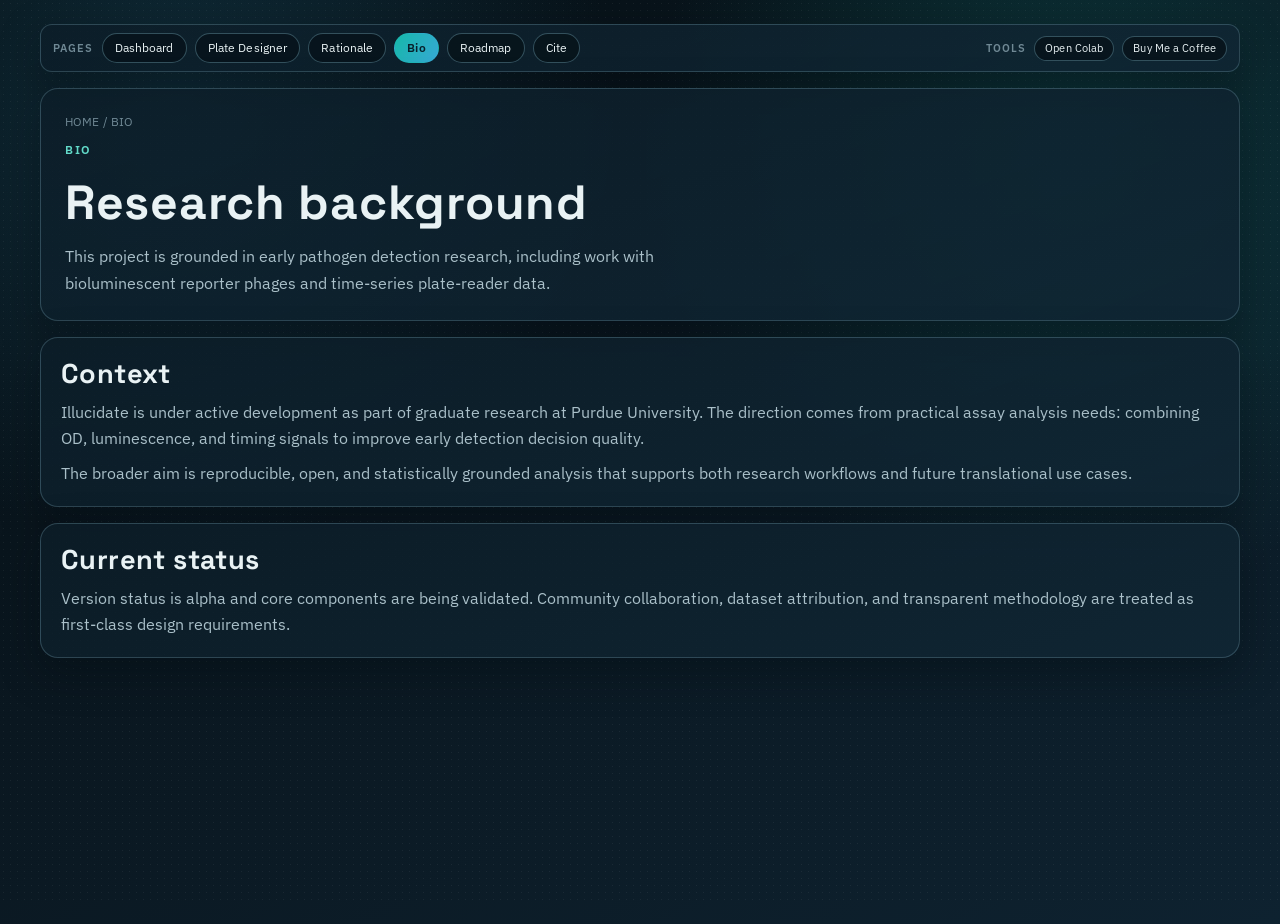
==== bio.html @ ed4c77b7 "Add plate designer, pages, and local dev server Add standalone plate designer and supporting pages, " ====
<!DOCTYPE html>
<html lang="en">
<head>
  <meta charset="UTF-8">
  <meta name="viewport" content="width=device-width, initial-scale=1.0">
  <title>Illucidate | Bio</title>
  <link rel="preconnect" href="https://fonts.googleapis.com">
  <link rel="preconnect" href="https://fonts.gstatic.com" crossorigin>
  <link href="https://fonts.googleapis.com/css2?family=IBM+Plex+Sans:wght@400;500;600&family=Space+Grotesk:wght@500;600;700&display=swap" rel="stylesheet">
  <link rel="stylesheet" href="styles/site.css">
</head>
<body>
  <div class="background-noise" aria-hidden="true"></div>
  <main class="page-shell">
    <nav class="top-command-bar reveal" aria-label="Site navigation">
      <div class="page-links">
        <span class="nav-group-label">Pages</span>
        <a href="/" class="ui-chip">Dashboard</a>
        <a href="/designer" class="ui-chip">Plate Designer</a>
        <a href="/rationale" class="ui-chip">Rationale</a>
        <a href="/bio" class="ui-chip is-active" aria-current="page">Bio</a>
        <a href="/roadmap" class="ui-chip">Roadmap</a>
        <a href="/cite" class="ui-chip">Cite</a>
      </div>
      <div class="utility-links">
        <span class="nav-group-label">Tools</span>
        <a href="https://colab.research.google.com/github/jaegertros/illucidate-landing/blob/main/illucidate/notebooks/01_quickstart_colab.ipynb" class="ui-chip is-small" target="_blank" rel="noopener noreferrer">Open Colab</a>
        <a href="https://buymeacoffee.com/cwaddell13" class="ui-chip is-small" target="_blank" rel="noopener noreferrer">Buy Me a Coffee</a>
      </div>
    </nav>

    <header class="hero reveal">
      <p class="page-crumb" aria-label="Breadcrumb">Home / Bio</p>
      <p class="kicker">Bio</p>
      <h1>Research background</h1>
      <p class="hero-copy">This project is grounded in early pathogen detection research, including work with bioluminescent reporter phages and time-series plate-reader data.</p>
    </header>

    <section class="method-section reveal" aria-labelledby="bio-title">
      <h2 id="bio-title">Context</h2>
      <p>Illucidate is under active development as part of graduate research at Purdue University. The direction comes from practical assay analysis needs: combining OD, luminescence, and timing signals to improve early detection decision quality.</p>
      <p>The broader aim is reproducible, open, and statistically grounded analysis that supports both research workflows and future translational use cases.</p>
    </section>

    <section class="method-section reveal" aria-labelledby="status-title">
      <h2 id="status-title">Current status</h2>
      <p>Version status is alpha and core components are being validated. Community collaboration, dataset attribution, and transparent methodology are treated as first-class design requirements.</p>
    </section>
  </main>
</body>
</html>
---- styles/site.css ----
:root {
  --ink-950: #07131a;
  --ink-900: #0c1d28;
  --ink-800: #142838;
  --panel-900: rgba(12, 29, 40, 0.84);
  --panel-800: rgba(16, 38, 52, 0.9);
  --teal-500: #16b8a9;
  --teal-300: #62dac9;
  --cyan-400: #36a8d4;
  --amber-300: #f3cf73;
  --slate-100: #e9f2f4;
  --slate-300: #aac0c9;
  --slate-500: #708995;
  --danger-300: #ef8f8f;
  --border-soft: rgba(152, 202, 218, 0.24);
  --shadow-soft: 0 14px 40px rgba(3, 11, 16, 0.42);
  --radius-lg: 18px;
  --radius-md: 12px;
  --radius-sm: 8px;

  /* 4/8 spacing rhythm */
  --space-1: 4px;
  --space-2: 8px;
  --space-3: 12px;
  --space-4: 16px;
  --space-5: 20px;
  --space-6: 24px;
  --space-7: 28px;
  --space-8: 32px;
  --space-9: 36px;
  --space-10: 40px;

  /* Modular type scale */
  --fs-2xs: 0.6875rem;
  --fs-xs: 0.75rem;
  --fs-sm: 0.875rem;
  --fs-md: 1rem;
  --fs-lg: 1.125rem;
  --fs-xl: 1.375rem;
  --fs-2xl: clamp(2rem, 4vw, 3rem);

  --lh-tight: 1.2;
  --lh-body: 1.5;
  --lh-loose: 1.65;
  --ls-ui: 0.01em;
  --ls-display: 0.015em;
}

*,
*::before,
*::after {
  box-sizing: border-box;
}

html,
body {
  margin: 0;
  padding: 0;
}

body {
  font-family: "IBM Plex Sans", sans-serif;
  color: var(--slate-100);
  line-height: var(--lh-body);
  background:
    radial-gradient(circle at 14% 12%, rgba(54, 168, 212, 0.18) 0, rgba(54, 168, 212, 0) 32%),
    radial-gradient(circle at 84% 18%, rgba(22, 184, 169, 0.2) 0, rgba(22, 184, 169, 0) 33%),
    linear-gradient(150deg, #060f14 0%, #0a1720 44%, #0e2230 100%);
  min-height: 100vh;
}

.background-noise {
  position: fixed;
  inset: 0;
  pointer-events: none;
  opacity: 0.06;
  background-image: radial-gradient(circle at center, #fff 0.7px, transparent 0.7px);
  background-size: 7px 7px;
  mix-blend-mode: screen;
}

.page-shell {
  position: relative;
  z-index: 1;
  width: min(1200px, calc(100% - (2 * var(--space-5))));
  margin: var(--space-6) auto var(--space-10);
  display: grid;
  gap: var(--space-4);
}

.top-command-bar {
  display: flex;
  flex-wrap: wrap;
  align-items: center;
  justify-content: space-between;
  gap: var(--space-2);
  background: linear-gradient(160deg, var(--panel-900), var(--panel-800));
  border: 1px solid var(--border-soft);
  border-radius: var(--radius-md);
  box-shadow: var(--shadow-soft);
  padding: var(--space-2) var(--space-3);
}

.page-links,
.utility-links {
  display: inline-flex;
  align-items: center;
  flex-wrap: wrap;
  gap: var(--space-2);
}

.nav-group-label {
  color: var(--slate-500);
  font-size: var(--fs-2xs);
  text-transform: uppercase;
  letter-spacing: 0.1em;
  font-weight: 600;
}

.ui-chip {
  display: inline-flex;
  align-items: center;
  justify-content: center;
  border-radius: 999px;
  border: 1px solid rgba(127, 187, 206, 0.36);
  background: rgba(8, 20, 27, 0.86);
  color: var(--slate-100);
  text-decoration: none;
  font-size: var(--fs-xs);
  line-height: var(--lh-tight);
  letter-spacing: var(--ls-ui);
  padding: 7px 12px;
  transition: border-color 180ms ease, color 180ms ease, transform 180ms ease;
}

.ui-chip:hover {
  border-color: var(--teal-300);
  color: var(--teal-300);
  transform: translateY(-1px);
}

.ui-chip.is-active {
  color: #08212c;
  border-color: transparent;
  background: linear-gradient(120deg, var(--teal-500), var(--cyan-400));
  font-weight: 600;
}

.ui-chip.is-small {
  font-size: var(--fs-2xs);
  padding: 5px 10px;
}

.reveal {
  opacity: 1;
  transform: translateY(0);
  transition: opacity 540ms ease, transform 540ms ease;
}

body.is-ready .reveal {
  opacity: 1;
  transform: translateY(0);
}

body.is-ready .reveal:nth-of-type(2) {
  transition-delay: 90ms;
}

body.is-ready .reveal:nth-of-type(3) {
  transition-delay: 170ms;
}

body.is-ready .reveal:nth-of-type(4) {
  transition-delay: 250ms;
}

body.is-ready .reveal:nth-of-type(5) {
  transition-delay: 320ms;
}

.hero,
.control-section,
.method-section,
.contact-section,
.panel {
  background: linear-gradient(160deg, var(--panel-900), var(--panel-800));
  border: 1px solid var(--border-soft);
  border-radius: var(--radius-lg);
  box-shadow: var(--shadow-soft);
}

.hero {
  padding: var(--space-6);
  display: grid;
  gap: var(--space-3);
}

.hero-brand {
  display: flex;
  align-items: center;
  gap: var(--space-4);
}

.hero-logo {
  width: min(42vw, 210px);
  min-width: 140px;
  filter: drop-shadow(0 0 20px rgba(38, 161, 197, 0.35));
}

.kicker {
  margin: 0;
  text-transform: uppercase;
  letter-spacing: 0.14em;
  color: var(--teal-300);
  font-weight: 600;
  font-size: var(--fs-xs);
  line-height: var(--lh-tight);
}

h1,
h2,
h3 {
  margin: 0;
  font-family: "Space Grotesk", sans-serif;
  letter-spacing: var(--ls-display);
  line-height: var(--lh-tight);
}

h1 {
  margin-top: var(--space-1);
  font-size: var(--fs-2xl);
}

h2 {
  font-size: clamp(1.35rem, 2.3vw, 1.7rem);
}

h3 {
  font-size: var(--fs-lg);
}

.tagline {
  margin: var(--space-1) 0 0;
  color: var(--cyan-400);
  font-weight: 500;
  font-size: var(--fs-md);
  line-height: var(--lh-body);
}

.hero-copy {
  margin: 0;
  color: var(--slate-300);
  max-width: 70ch;
  font-size: var(--fs-md);
  line-height: var(--lh-loose);
}

.page-crumb {
  margin: 0;
  color: var(--slate-500);
  font-size: var(--fs-xs);
  letter-spacing: var(--ls-ui);
  text-transform: uppercase;
}

.control-section {
  padding: var(--space-5);
}

.section-head {
  display: flex;
  justify-content: space-between;
  align-items: baseline;
  gap: var(--space-3);
  margin-bottom: var(--space-3);
}

.helper-text {
  margin: 0;
  color: var(--slate-300);
  font-size: var(--fs-sm);
  line-height: var(--lh-body);
}

.controls-grid {
  margin: 0;
  padding: 0;
  border: 0;
  display: grid;
  grid-template-columns: 1.3fr 1.6fr 1fr 1fr;
  gap: var(--space-3);
}

.control-card {
  margin: 0;
  border: 1px solid rgba(120, 175, 195, 0.22);
  border-radius: var(--radius-md);
  padding: var(--space-3);
  background: rgba(7, 19, 26, 0.46);
  min-width: 0;
}

.control-card legend {
  font-family: "Space Grotesk", sans-serif;
  font-size: var(--fs-sm);
  color: var(--slate-300);
  line-height: var(--lh-tight);
  letter-spacing: var(--ls-ui);
  padding: 0 var(--space-2);
}

.segmented {
  display: inline-flex;
  width: 100%;
  border-radius: var(--radius-sm);
  overflow: hidden;
  border: 1px solid rgba(127, 187, 206, 0.28);
}

.segment {
  flex: 1 1 0;
  border: 0;
  padding: var(--space-2) var(--space-2);
  font: inherit;
  font-size: var(--fs-sm);
  line-height: var(--lh-tight);
  letter-spacing: var(--ls-ui);
  color: var(--slate-300);
  background: rgba(8, 20, 27, 0.8);
  cursor: pointer;
  transition: color 0.2s ease, background-color 0.2s ease;
}

.segment:hover {
  color: var(--slate-100);
}

.segment.is-active {
  color: #08212c;
  background: linear-gradient(120deg, var(--teal-500), var(--cyan-400));
  font-weight: 600;
}

.group-checks {
  display: grid;
  grid-template-columns: repeat(2, minmax(0, 1fr));
  gap: var(--space-2) var(--space-3);
}

.group-option {
  display: flex;
  align-items: center;
  gap: var(--space-2);
  color: var(--slate-100);
  font-size: var(--fs-sm);
  line-height: var(--lh-body);
}

.group-option input {
  accent-color: var(--teal-500);
}

select,
input[type="range"] {
  width: 100%;
}

select {
  border-radius: var(--radius-sm);
  border: 1px solid rgba(127, 187, 206, 0.32);
  background: rgba(8, 20, 27, 0.86);
  color: var(--slate-100);
  padding: var(--space-2) var(--space-3);
  font: inherit;
  font-size: var(--fs-sm);
  line-height: var(--lh-body);
}

#time-label {
  display: inline-block;
  margin-bottom: var(--space-1);
  color: var(--slate-300);
  font-size: var(--fs-sm);
  line-height: var(--lh-tight);
}

input[type="range"] {
  accent-color: var(--cyan-400);
}

.time-readout {
  margin: var(--space-2) 0 0;
  color: var(--amber-300);
  font-family: "Space Grotesk", sans-serif;
  font-size: var(--fs-md);
  line-height: var(--lh-tight);
}

.dashboard {
  display: grid;
  grid-template-columns: repeat(3, minmax(0, 1fr));
  gap: var(--space-3);
}

.panel {
  min-width: 0;
  display: grid;
  grid-template-rows: auto 1fr;
}

.panel-head {
  padding: var(--space-3) var(--space-4);
  border-bottom: 1px solid rgba(127, 187, 206, 0.18);
}

.panel-head h3 {
  margin-bottom: var(--space-1);
}

.panel-head p {
  margin: 0;
  color: var(--slate-300);
  font-size: var(--fs-sm);
  line-height: var(--lh-body);
}

.panel-body {
  min-height: 300px;
  padding: var(--space-3);
}

.chart-host {
  position: relative;
}

.chart-host svg {
  width: 100%;
  height: 100%;
  display: block;
}

.empty-state {
  margin: 0;
  padding: var(--space-3);
  color: var(--danger-300);
  font-size: var(--fs-sm);
  line-height: var(--lh-body);
  border: 1px dashed rgba(239, 143, 143, 0.42);
  border-radius: var(--radius-sm);
  background: rgba(72, 23, 23, 0.24);
}

.chart-tip {
  position: absolute;
  pointer-events: none;
  background: rgba(7, 18, 24, 0.96);
  color: var(--slate-100);
  border: 1px solid rgba(127, 187, 206, 0.4);
  border-radius: var(--radius-sm);
  padding: var(--space-2) var(--space-3);
  font-size: var(--fs-xs);
  line-height: var(--lh-body);
  max-width: 220px;
  transform: translate(-50%, calc(-100% - var(--space-3)));
  opacity: 0;
  transition: opacity 160ms ease;
}

.chart-tip.is-visible {
  opacity: 1;
}

.method-section,
.contact-section {
  padding: var(--space-5);
}

.method-section p,
.contact-section p {
  margin: var(--space-2) 0 0;
  color: var(--slate-300);
  font-size: var(--fs-md);
  line-height: var(--lh-loose);
}

.contact-link {
  display: inline-block;
  margin-top: var(--space-3);
  color: var(--teal-300);
  text-decoration: none;
  font-family: "Space Grotesk", sans-serif;
  font-size: var(--fs-lg);
  line-height: var(--lh-tight);
}

.contact-link:hover {
  color: var(--slate-100);
}


.lead-form {
  margin-top: var(--space-3);
  display: grid;
  gap: var(--space-3);
  max-width: 560px;
}

.lead-form label {
  display: grid;
  gap: var(--space-1);
  color: var(--slate-100);
  font-size: var(--fs-sm);
}

.lead-form input,
.lead-form textarea {
  border-radius: var(--radius-sm);
  border: 1px solid rgba(127, 187, 206, 0.32);
  background: rgba(8, 20, 27, 0.86);
  color: var(--slate-100);
  padding: var(--space-2) var(--space-3);
  font: inherit;
}

.lead-form textarea {
  resize: vertical;
}

.lead-form .contact-link {
  width: fit-content;
  border: 0;
  background: transparent;
  padding: 0;
  cursor: pointer;
}

.lead-form .contact-link:disabled {
  opacity: 0.6;
  cursor: not-allowed;
}

.visually-hidden {
  position: absolute;
  width: 1px;
  height: 1px;
  margin: -1px;
  border: 0;
  padding: 0;
  clip: rect(0 0 0 0);
  overflow: hidden;
}

@media (max-width: 1080px) {
  .controls-grid {
    grid-template-columns: repeat(2, minmax(0, 1fr));
  }

  .dashboard {
    grid-template-columns: 1fr;
  }

  .panel-body {
    min-height: 320px;
  }
}

@media (max-width: 760px) {
  .page-shell {
    width: min(1200px, calc(100% - (2 * var(--space-3))));
    margin-top: var(--space-4);
    margin-bottom: var(--space-8);
    gap: var(--space-3);
  }

  .hero {
    padding: var(--space-4);
  }

  .hero-brand {
    flex-direction: column;
    align-items: flex-start;
    gap: var(--space-3);
  }

  .hero-logo {
    width: 190px;
  }

  .section-head {
    flex-direction: column;
    align-items: flex-start;
    gap: var(--space-2);
  }

  .controls-grid {
    grid-template-columns: 1fr;
  }

  .group-checks {
    grid-template-columns: 1fr;
  }

  .top-command-bar {
    align-items: flex-start;
  }

  .page-links,
  .utility-links {
    width: 100%;
  }
}

.plate-designer {
  padding: var(--space-5);
  background: linear-gradient(160deg, var(--panel-900), var(--panel-800));
  border: 1px solid var(--border-soft);
  border-radius: var(--radius-lg);
  box-shadow: var(--shadow-soft);
}

.designer-grid {
  display: grid;
  grid-template-columns: 1.35fr 1fr;
  gap: var(--space-3);
  margin-top: var(--space-3);
}

.designer-panel {
  border: 1px solid rgba(120, 175, 195, 0.22);
  border-radius: var(--radius-md);
  background: rgba(7, 19, 26, 0.46);
  padding: var(--space-3);
}

.designer-toolbar,
.designer-subhead {
  display: flex;
  align-items: center;
  justify-content: space-between;
  gap: var(--space-2);
  margin-bottom: var(--space-2);
}

.designer-actions {
  display: inline-flex;
  align-items: center;
  gap: var(--space-1);
}

.designer-toolbar label {
  font-size: var(--fs-sm);
  color: var(--slate-300);
}

.designer-action {
  border: 1px solid rgba(127, 187, 206, 0.36);
  border-radius: var(--radius-sm);
  background: rgba(8, 20, 27, 0.86);
  color: var(--slate-100);
  font: inherit;
  font-size: var(--fs-xs);
  padding: 6px 10px;
  cursor: pointer;
}

.designer-action:disabled {
  opacity: 0.5;
  cursor: not-allowed;
}

.designer-action.danger {
  color: var(--danger-300);
}

.plate-grid-wrap {
  display: grid;
  grid-template-columns: 30px repeat(var(--plate-cols, 12), minmax(26px, 1fr));
  gap: 4px;
  width: 100%;
  overflow: auto;
  max-height: 420px;
  padding-right: 6px;
}

.plate-axis {
  display: grid;
  place-items: center;
  font-size: var(--fs-2xs);
  color: var(--slate-500);
  min-height: 26px;
}

.plate-axis-corner {
  background: transparent;
}

.plate-cell {
  border: 1px solid rgba(127, 187, 206, 0.24);
  background: rgba(6, 16, 22, 0.88);
  color: var(--slate-300);
  border-radius: 6px;
  min-height: 26px;
  font-size: 0.62rem;
  line-height: 1;
  cursor: pointer;
  padding: 0;
}

.plate-cell.has-additive {
  border-color: var(--well-color);
  background:
    linear-gradient(rgba(4, 17, 23, 0.76), rgba(4, 17, 23, 0.76)),
    var(--well-color);
  color: var(--slate-100);
}

.plate-cell.is-selected {
  outline: 2px solid var(--amber-300);
  outline-offset: 1px;
  color: #08161e;
  background: linear-gradient(150deg, var(--amber-300), #fff2ba);
  border-color: transparent;
}

.additives-list {
  display: grid;
  gap: var(--space-2);
}

.additive-card {
  border: 1px solid rgba(127, 187, 206, 0.28);
  border-radius: var(--radius-sm);
  padding: var(--space-2);
  display: grid;
  gap: var(--space-2);
}

.additive-head {
  display: grid;
  grid-template-columns: 1fr auto auto;
  gap: var(--space-2);
}

.additive-head input[type="text"],
.additive-fields input,
.additive-fields textarea {
  border-radius: 6px;
  border: 1px solid rgba(127, 187, 206, 0.32);
  background: rgba(8, 20, 27, 0.86);
  color: var(--slate-100);
  padding: 6px 8px;
  font: inherit;
  font-size: var(--fs-xs);
}

.additive-head input[type="color"] {
  width: 34px;
  height: 34px;
  border: 0;
  background: transparent;
  padding: 0;
}

.additive-fields {
  display: grid;
  grid-template-columns: 120px 1fr;
  gap: var(--space-2);
}

.additive-fields label {
  display: grid;
  gap: 4px;
  color: var(--slate-300);
  font-size: var(--fs-xs);
}

.additive-footer {
  display: flex;
  justify-content: space-between;
  align-items: center;
  gap: var(--space-2);
  color: var(--slate-300);
  font-size: var(--fs-xs);
}

.plate-export {
  margin: 0;
  border: 1px solid rgba(127, 187, 206, 0.24);
  border-radius: var(--radius-sm);
  background: rgba(6, 16, 22, 0.88);
  color: var(--slate-300);
  padding: var(--space-2);
  overflow: auto;
  max-height: 220px;
  font-size: var(--fs-xs);
}

@media (max-width: 1080px) {
  .designer-grid {
    grid-template-columns: 1fr;
  }
}

@media (max-width: 760px) {
  .additive-fields {
    grid-template-columns: 1fr;
  }
}
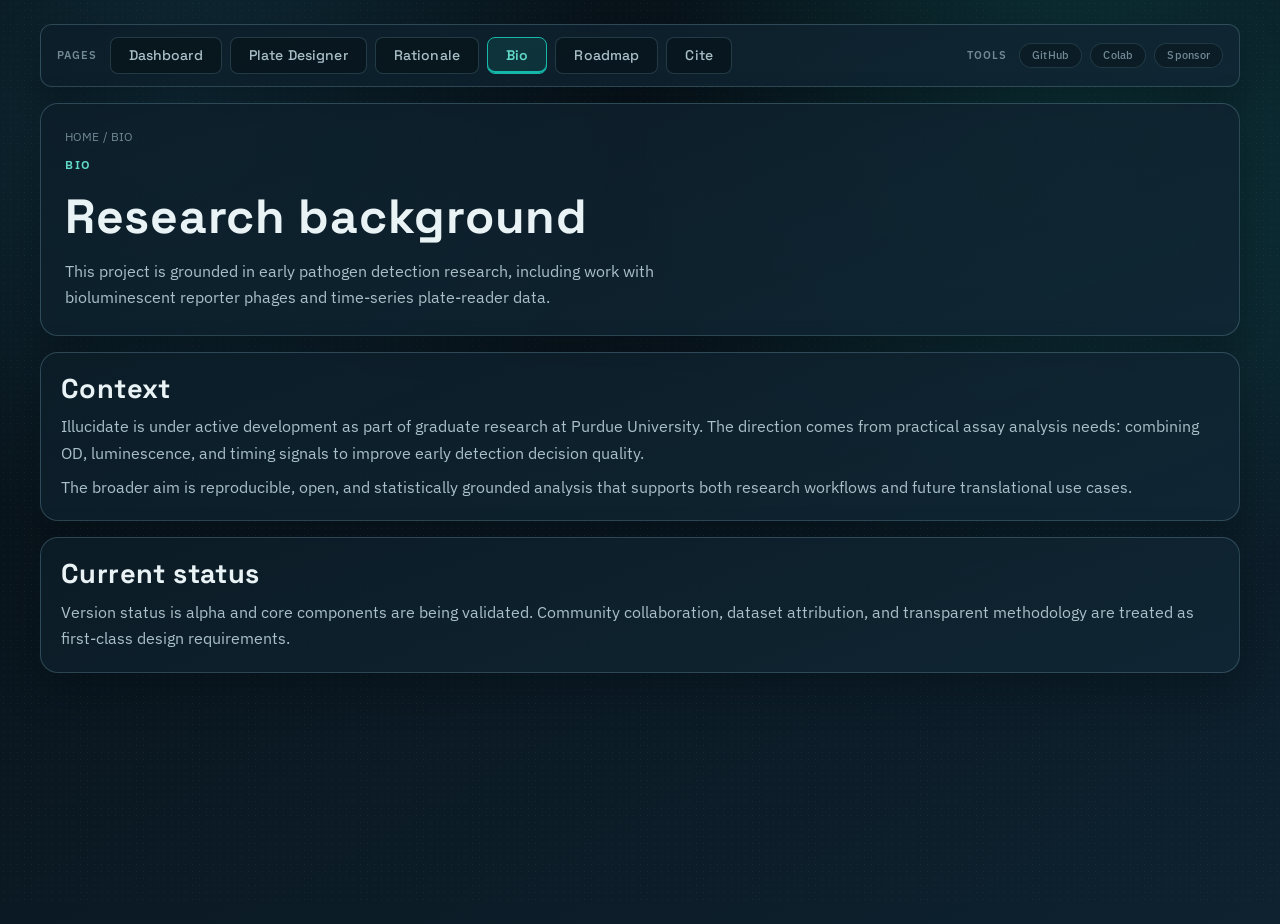
==== commit 9450ca33: "Restyle nav bar with scientific button feel and add GitHub badge - Page nav links now use Space Grot" ====
--- a/bio.html
+++ b/bio.html
@@ -24,8 +24,9 @@
       </div>
       <div class="utility-links">
         <span class="nav-group-label">Tools</span>
-        <a href="https://colab.research.google.com/github/jaegertros/illucidate-landing/blob/main/illucidate/notebooks/01_quickstart_colab.ipynb" class="ui-chip is-small" target="_blank" rel="noopener noreferrer">Open Colab</a>
-        <a href="https://buymeacoffee.com/cwaddell13" class="ui-chip is-small" target="_blank" rel="noopener noreferrer">Buy Me a Coffee</a>
+        <a href="https://github.com/jaegertros/illucidate" class="ui-chip is-small" target="_blank" rel="noopener noreferrer">GitHub</a>
+        <a href="https://colab.research.google.com/github/jaegertros/illucidate-landing/blob/main/illucidate/notebooks/01_quickstart_colab.ipynb" class="ui-chip is-small" target="_blank" rel="noopener noreferrer">Colab</a>
+        <a href="https://buymeacoffee.com/cwaddell13" class="ui-chip is-small" target="_blank" rel="noopener noreferrer">Sponsor</a>
       </div>
     </nav>
 
--- a/styles/site.css
+++ b/styles/site.css
@@ -93,12 +93,12 @@
   flex-wrap: wrap;
   align-items: center;
   justify-content: space-between;
-  gap: var(--space-2);
+  gap: var(--space-3);
   background: linear-gradient(160deg, var(--panel-900), var(--panel-800));
   border: 1px solid var(--border-soft);
   border-radius: var(--radius-md);
   box-shadow: var(--shadow-soft);
-  padding: var(--space-2) var(--space-3);
+  padding: var(--space-3) var(--space-4);
 }
 
 .page-links,
@@ -115,40 +115,62 @@
   text-transform: uppercase;
   letter-spacing: 0.1em;
   font-weight: 600;
-}
-
+  margin-right: var(--space-1);
+}
+
+/* Page navigation buttons */
 .ui-chip {
   display: inline-flex;
   align-items: center;
   justify-content: center;
-  border-radius: 999px;
-  border: 1px solid rgba(127, 187, 206, 0.36);
-  background: rgba(8, 20, 27, 0.86);
-  color: var(--slate-100);
+  border-radius: var(--radius-sm);
+  border: 1px solid rgba(127, 187, 206, 0.22);
+  background: rgba(8, 20, 27, 0.7);
+  color: var(--slate-300);
   text-decoration: none;
-  font-size: var(--fs-xs);
+  font-family: "Space Grotesk", sans-serif;
+  font-size: var(--fs-sm);
+  font-weight: 500;
   line-height: var(--lh-tight);
   letter-spacing: var(--ls-ui);
-  padding: 7px 12px;
-  transition: border-color 180ms ease, color 180ms ease, transform 180ms ease;
+  padding: 9px 18px;
+  cursor: pointer;
+  transition: border-color 180ms ease, color 180ms ease, background 180ms ease, box-shadow 180ms ease;
 }
 
 .ui-chip:hover {
   border-color: var(--teal-300);
+  color: var(--slate-100);
+  background: rgba(22, 184, 169, 0.08);
+  box-shadow: 0 0 0 1px rgba(22, 184, 169, 0.12);
+}
+
+.ui-chip.is-active {
   color: var(--teal-300);
-  transform: translateY(-1px);
-}
-
-.ui-chip.is-active {
-  color: #08212c;
-  border-color: transparent;
-  background: linear-gradient(120deg, var(--teal-500), var(--cyan-400));
+  border-color: var(--teal-500);
+  background: rgba(22, 184, 169, 0.12);
   font-weight: 600;
-}
-
+  box-shadow: inset 0 -2px 0 var(--teal-500);
+}
+
+/* Utility badges */
 .ui-chip.is-small {
+  font-family: "IBM Plex Sans", sans-serif;
   font-size: var(--fs-2xs);
-  padding: 5px 10px;
+  font-weight: 500;
+  letter-spacing: 0.02em;
+  padding: 5px 12px;
+  border-radius: 999px;
+  border-color: rgba(127, 187, 206, 0.18);
+  background: rgba(8, 20, 27, 0.5);
+  color: var(--slate-500);
+}
+
+.ui-chip.is-small:hover {
+  color: var(--slate-100);
+  border-color: var(--slate-300);
+  background: rgba(8, 20, 27, 0.72);
+  box-shadow: none;
 }
 
 .reveal {
@@ -601,12 +623,19 @@
   }
 
   .top-command-bar {
+    padding: var(--space-3);
+    gap: var(--space-2);
     align-items: flex-start;
   }
 
   .page-links,
   .utility-links {
     width: 100%;
+  }
+
+  .ui-chip {
+    font-size: var(--fs-xs);
+    padding: 8px 14px;
   }
 }
 
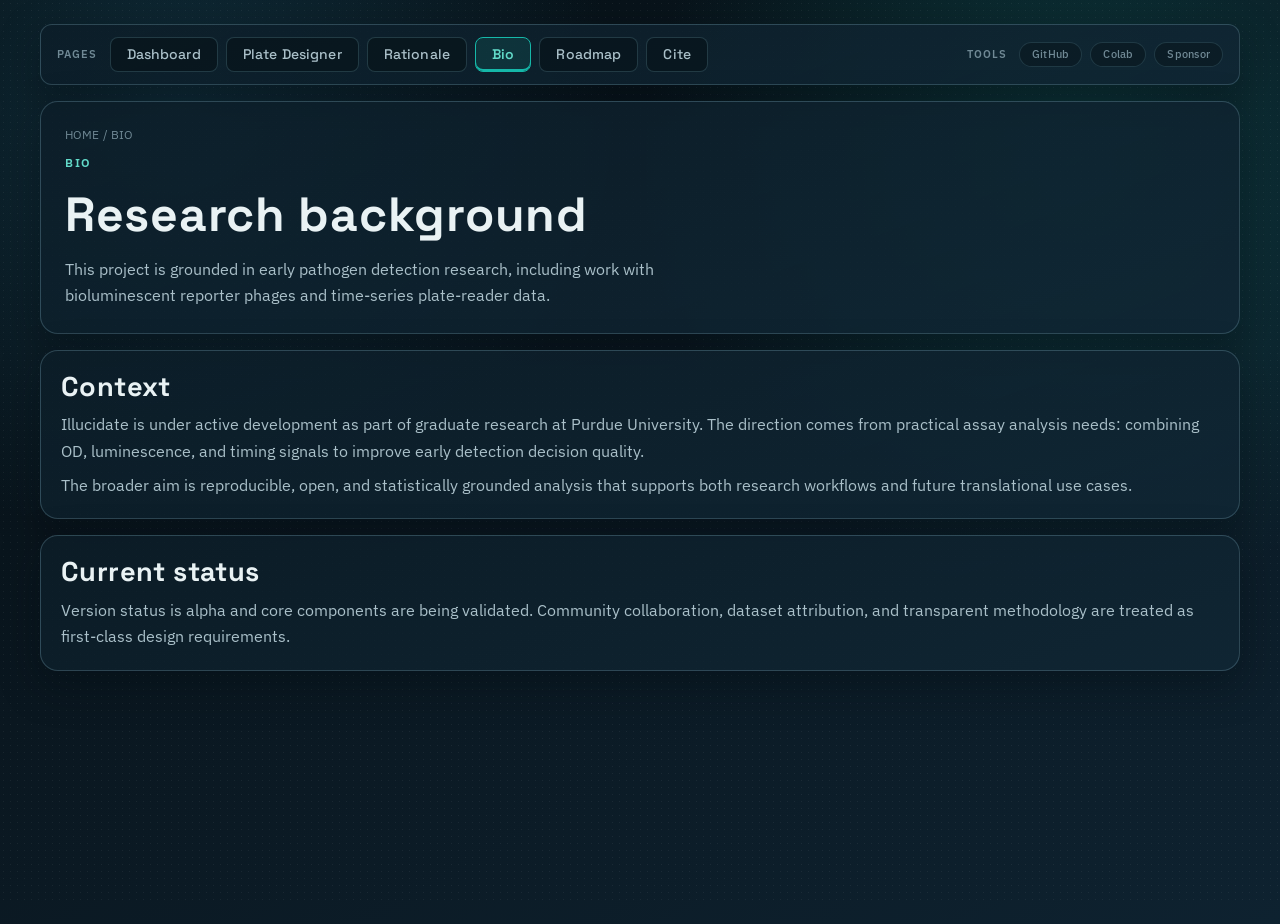
==== commit 10d5af33: "Add multivariate dashboard routing, SEO files, and fix nav links - Add multivariate.html (dashboard " ====
--- a/bio.html
+++ b/bio.html
@@ -15,7 +15,7 @@
     <nav class="top-command-bar reveal" aria-label="Site navigation">
       <div class="page-links">
         <span class="nav-group-label">Pages</span>
-        <a href="/" class="ui-chip">Dashboard</a>
+        <a href="/multivariate" class="ui-chip">Dashboard</a>
         <a href="/designer" class="ui-chip">Plate Designer</a>
         <a href="/rationale" class="ui-chip">Rationale</a>
         <a href="/bio" class="ui-chip is-active" aria-current="page">Bio</a>
--- a/styles/site.css
+++ b/styles/site.css
@@ -133,7 +133,7 @@
   font-weight: 500;
   line-height: var(--lh-tight);
   letter-spacing: var(--ls-ui);
-  padding: 9px 18px;
+  padding: 8px 16px;
   cursor: pointer;
   transition: border-color 180ms ease, color 180ms ease, background 180ms ease, box-shadow 180ms ease;
 }
@@ -309,7 +309,7 @@
   padding: 0;
   border: 0;
   display: grid;
-  grid-template-columns: 1.3fr 1.6fr 1fr 1fr;
+  grid-template-columns: repeat(auto-fit, minmax(180px, 1fr));
   gap: var(--space-3);
 }
 
@@ -367,6 +367,20 @@
   display: grid;
   grid-template-columns: repeat(2, minmax(0, 1fr));
   gap: var(--space-2) var(--space-3);
+}
+
+.channel-checks {
+  display: grid;
+  grid-template-columns: 1fr;
+  gap: var(--space-1);
+}
+
+.metric-toggle-extra {
+  margin-top: var(--space-2);
+}
+
+.metric-toggle-extra[hidden] {
+  display: none;
 }
 
 .group-option {
@@ -761,13 +775,38 @@
   border-radius: var(--radius-sm);
   padding: var(--space-2);
   display: grid;
-  gap: var(--space-2);
-}
+  gap: var(--space-1);
+}
+
+
 
 .additive-head {
   display: grid;
-  grid-template-columns: 1fr auto auto;
-  gap: var(--space-2);
+  grid-template-columns: auto 1fr auto auto;
+  gap: var(--space-1);
+  align-items: center;
+}
+
+.group-expand-btn {
+  width: 26px;
+  height: 26px;
+  padding: 0;
+  display: grid;
+  place-items: center;
+  font-size: var(--fs-md);
+  font-weight: 600;
+  line-height: 1;
+  border-radius: 6px;
+  flex-shrink: 0;
+}
+
+.group-summary {
+  color: var(--slate-500);
+  font-size: var(--fs-2xs);
+  padding: 0 2px;
+  white-space: nowrap;
+  overflow: hidden;
+  text-overflow: ellipsis;
 }
 
 .additive-head input[type="text"],
@@ -791,9 +830,22 @@
 }
 
 .additive-fields {
-  display: grid;
-  grid-template-columns: 120px 1fr;
-  gap: var(--space-2);
+  display: flex;
+  flex-wrap: wrap;
+  gap: var(--space-1);
+}
+
+.additive-fields strong {
+  width: 100%;
+  font-size: var(--fs-2xs);
+  color: var(--slate-500);
+  text-transform: uppercase;
+  letter-spacing: 0.05em;
+}
+
+.additive-fields input {
+  flex: 1 1 100px;
+  min-width: 0;
 }
 
 .additive-fields label {
@@ -835,3 +887,248 @@
     grid-template-columns: 1fr;
   }
 }
+
+/* ── Data source controls ── */
+
+.data-source-actions {
+  display: inline-flex;
+  align-items: center;
+  gap: var(--space-2);
+}
+
+.data-source-btn {
+  border: 1px solid rgba(127, 187, 206, 0.36);
+  border-radius: var(--radius-sm);
+  background: rgba(8, 20, 27, 0.86);
+  color: var(--slate-100);
+  font: inherit;
+  font-family: "Space Grotesk", sans-serif;
+  font-size: var(--fs-xs);
+  font-weight: 500;
+  letter-spacing: var(--ls-ui);
+  padding: var(--space-2) var(--space-3);
+  cursor: pointer;
+  transition: border-color 180ms ease, color 180ms ease, background 180ms ease;
+}
+
+.data-source-btn:hover {
+  border-color: var(--teal-300);
+  color: var(--teal-300);
+  background: rgba(22, 184, 169, 0.08);
+}
+
+.active-banner {
+  display: flex;
+  align-items: center;
+  justify-content: space-between;
+  gap: var(--space-3);
+  padding: var(--space-2) var(--space-3);
+  margin-bottom: var(--space-3);
+  border: 1px solid rgba(22, 184, 169, 0.32);
+  border-radius: var(--radius-sm);
+  background: rgba(22, 184, 169, 0.06);
+  color: var(--slate-100);
+  font-size: var(--fs-sm);
+}
+
+.active-banner[hidden] {
+  display: none;
+}
+
+/* ── Experiment drawer ── */
+
+.drawer-backdrop {
+  position: fixed;
+  inset: 0;
+  z-index: 900;
+  background: rgba(3, 11, 16, 0.6);
+  opacity: 0;
+  transition: opacity 260ms ease;
+}
+
+.drawer-backdrop.is-visible {
+  opacity: 1;
+}
+
+.experiment-drawer {
+  position: fixed;
+  top: 0;
+  right: 0;
+  bottom: 0;
+  z-index: 910;
+  width: min(420px, 90vw);
+  background: linear-gradient(160deg, var(--ink-900), var(--ink-800));
+  border-left: 1px solid var(--border-soft);
+  box-shadow: -8px 0 40px rgba(3, 11, 16, 0.5);
+  transform: translateX(100%);
+  transition: transform 300ms ease;
+  display: flex;
+  flex-direction: column;
+  overflow: hidden;
+}
+
+.experiment-drawer.is-open {
+  transform: translateX(0);
+}
+
+.experiment-drawer-header {
+  display: flex;
+  align-items: center;
+  justify-content: space-between;
+  padding: var(--space-4);
+  border-bottom: 1px solid var(--border-soft);
+  flex-shrink: 0;
+}
+
+.experiment-drawer-header h3 {
+  margin: 0;
+  font-size: var(--fs-lg);
+}
+
+.experiment-drawer-close {
+  border: 0;
+  background: transparent;
+  color: var(--slate-300);
+  font-size: 1.5rem;
+  line-height: 1;
+  cursor: pointer;
+  padding: var(--space-1);
+}
+
+.experiment-drawer-close:hover {
+  color: var(--slate-100);
+}
+
+.experiment-drawer-body {
+  flex: 1 1 auto;
+  overflow-y: auto;
+  padding: var(--space-3);
+  display: grid;
+  gap: var(--space-3);
+  align-content: start;
+}
+
+.experiment-drawer-empty {
+  margin: 0;
+  color: var(--slate-300);
+  font-size: var(--fs-sm);
+  text-align: center;
+  padding: var(--space-6) var(--space-4);
+}
+
+/* ── Experiment cards ── */
+
+.experiment-card {
+  border: 1px solid rgba(120, 175, 195, 0.22);
+  border-radius: var(--radius-md);
+  background: rgba(7, 19, 26, 0.6);
+  padding: var(--space-3);
+  display: grid;
+  gap: var(--space-2);
+  transition: border-color 180ms ease;
+}
+
+.experiment-card:hover {
+  border-color: var(--teal-500);
+}
+
+.experiment-card-title {
+  margin: 0;
+  font-family: "Space Grotesk", sans-serif;
+  font-size: var(--fs-md);
+  font-weight: 600;
+  color: var(--slate-100);
+  line-height: var(--lh-tight);
+}
+
+.experiment-card-organism {
+  margin: 0;
+  font-style: italic;
+  color: var(--cyan-400);
+  font-size: var(--fs-sm);
+}
+
+.experiment-card-meta {
+  display: flex;
+  flex-wrap: wrap;
+  gap: var(--space-1);
+}
+
+.experiment-card-chip {
+  display: inline-block;
+  padding: 2px 8px;
+  border-radius: 999px;
+  border: 1px solid rgba(127, 187, 206, 0.18);
+  background: rgba(8, 20, 27, 0.5);
+  color: var(--slate-500);
+  font-size: var(--fs-2xs);
+}
+
+.experiment-card-perturbations {
+  margin: 0;
+  color: var(--slate-300);
+  font-size: var(--fs-xs);
+}
+
+.experiment-card-desc {
+  margin: 0;
+  color: var(--slate-300);
+  font-size: var(--fs-xs);
+  line-height: var(--lh-body);
+  display: -webkit-box;
+  -webkit-line-clamp: 2;
+  -webkit-box-orient: vertical;
+  overflow: hidden;
+}
+
+.experiment-card-load {
+  justify-self: start;
+  border: 1px solid var(--teal-500);
+  border-radius: var(--radius-sm);
+  background: rgba(22, 184, 169, 0.1);
+  color: var(--teal-300);
+  font: inherit;
+  font-family: "Space Grotesk", sans-serif;
+  font-size: var(--fs-xs);
+  font-weight: 500;
+  padding: 5px 12px;
+  cursor: pointer;
+  transition: background 180ms ease, color 180ms ease;
+}
+
+.experiment-card-load:hover {
+  background: rgba(22, 184, 169, 0.2);
+  color: var(--slate-100);
+}
+
+.experiment-card-load:disabled {
+  opacity: 0.5;
+  cursor: not-allowed;
+}
+
+/* ── Drawer spinner ── */
+
+.drawer-spinner {
+  width: 32px;
+  height: 32px;
+  margin: var(--space-8) auto;
+  border: 3px solid rgba(127, 187, 206, 0.2);
+  border-top-color: var(--teal-300);
+  border-radius: 50%;
+  animation: spin 0.7s linear infinite;
+}
+
+@keyframes spin {
+  to { transform: rotate(360deg); }
+}
+
+@media (max-width: 760px) {
+  .data-source-actions {
+    width: 100%;
+    justify-content: flex-start;
+  }
+
+  .experiment-drawer {
+    width: 100vw;
+  }
+}
